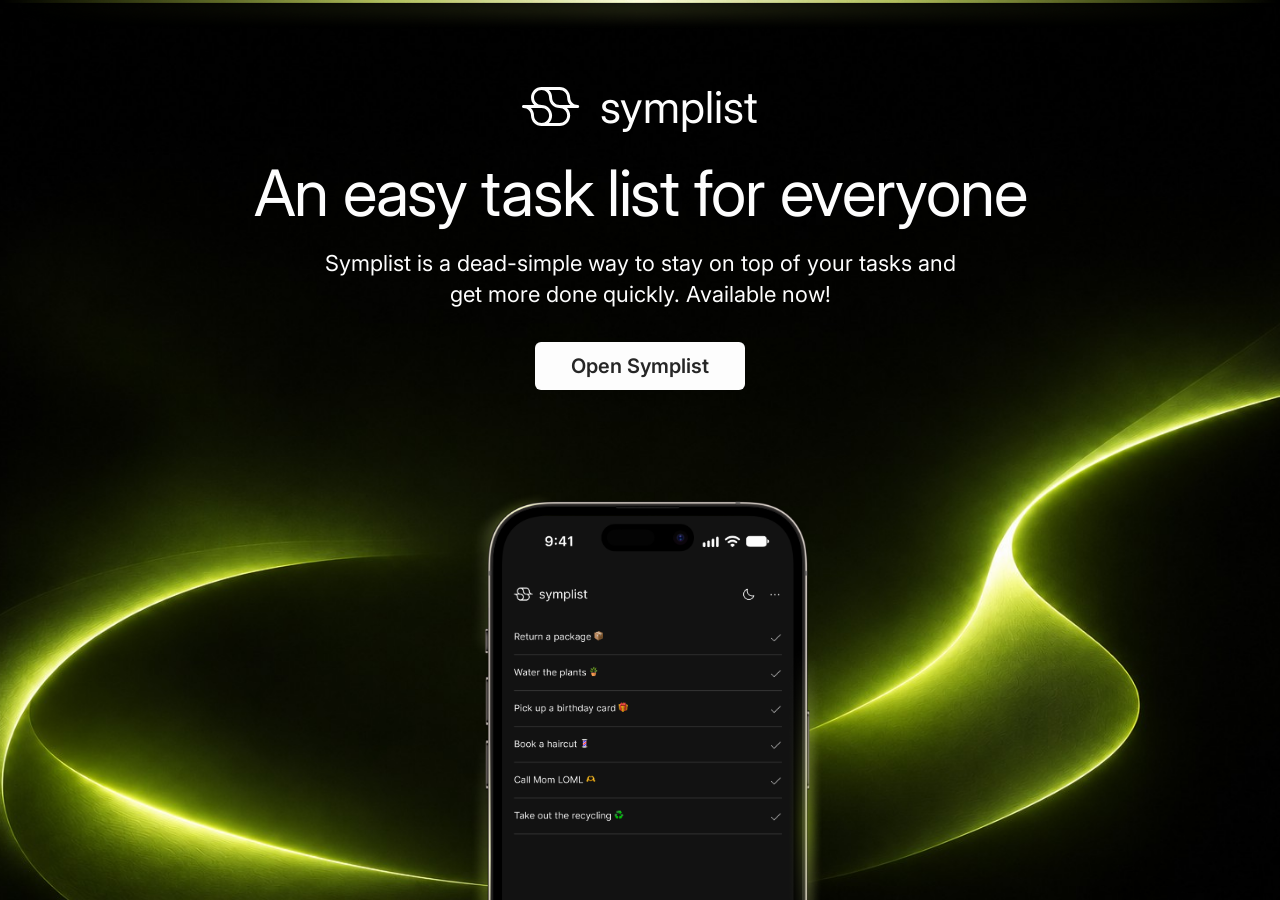
==== index.html @ fd4e1a71 "Landing page: top glow border, back to full-bleed background - Add the green top glow as a second ba" ====
<!doctype html>
<html>
<head>
<meta charset="utf-8">
<meta name="viewport" content="width=device-width, initial-scale=1">
<meta name="theme-color" content="#000000">
<meta name="description" content="Symplist is a dead-simple way to stay on top of your tasks and get more done quickly.">
<title>Symplist · An easy task list for everyone</title>

<!-- Stylesheets -->
<link rel="stylesheet" href="css/lp/lp.css?cv=2026.4">
<link rel="stylesheet" href="https://fonts.googleapis.com/css2?family=Inter:wght@400;600&display=swap">

<!-- Icons -->
<link rel="icon" href="imgs/favicons/favicon.svg" type="image/svg+xml">
<link rel="icon" href="imgs/favicons/favicon-32.png" sizes="32x32">
<link rel="apple-touch-icon" href="imgs/favicons/apple-touch-icon.png">

<!-- Link previews (iMessage, Slack, LinkedIn, X) -->
<meta property="og:site_name" content="Symplist">
<meta property="og:url" content="https://danielmdesigns.github.io/symplist/">
<meta property="og:title" content="Symplist · An easy task list for everyone">
<meta property="og:description" content="A dead-simple way to stay on top of your tasks and get more done quickly.">
<meta property="og:image" content="https://danielmdesigns.github.io/symplist/imgs/seo/symplist-share.jpg">
<meta name="twitter:card" content="summary_large_image">
<meta name="twitter:site" content="@danielmdesigns">
</head>
<body>

<main class="hero">
  <p class="brand">
    <svg viewBox="0 0 77 53" fill="currentColor" aria-hidden="true"><path d="M50.36 24.173C44.806 24.173 40.288 19.654 40.288 14.101C40.288 10.158 38.659 6.59002 36.042 4.02902H50.36C55.914 4.02902 60.432 8.54701 60.432 14.101C60.432 18.043 62.057 21.611 64.674 24.173H50.36ZM60.432 38.273C60.432 43.827 55.914 48.345 50.36 48.345H36.042C38.659 45.784 40.288 42.216 40.288 38.273C40.288 30.498 33.962 24.173 26.187 24.173C20.634 24.173 16.115 19.654 16.115 14.101C16.115 8.54701 20.634 4.02902 26.187 4.02902C31.741 4.02902 36.259 8.54701 36.259 14.101C36.259 21.876 42.585 28.202 50.36 28.202C55.914 28.202 60.432 32.72 60.432 38.273ZM16.115 38.273C16.115 34.332 14.49 30.763 11.874 28.202H26.187C31.741 28.202 36.259 32.72 36.259 38.273C36.259 43.827 31.741 48.345 26.187 48.345C20.634 48.345 16.115 43.827 16.115 38.273ZM74.533 24.173C68.979 24.173 64.461 19.654 64.461 14.101C64.461 6.32601 58.135 0 50.36 0H26.187C18.412 0 12.087 6.32601 12.087 14.101C12.087 18.043 13.715 21.611 16.332 24.173H2.01501C0.902015 24.173 0 25.075 0 26.187C0 27.3 0.902015 28.202 2.01501 28.202C7.56801 28.202 12.087 32.72 12.087 38.273C12.087 46.049 18.412 52.374 26.187 52.374H50.36C58.135 52.374 64.461 46.049 64.461 38.273C64.461 34.331 62.832 30.763 60.215 28.202H74.533C75.645 28.202 76.547 27.3 76.547 26.187C76.547 25.075 75.645 24.173 74.533 24.173Z"/></svg>symplist
  </p>
  <h1>An easy task list for everyone</h1>
  <p class="intro">Symplist is a dead-simple way to stay on top of your tasks and get more done quickly. Available now!</p>
  <a class="button" href="symplist.html">Open Symplist</a>
  <img class="phone" src="imgs/landing/phone.png" alt="Symplist on an iPhone, showing a short to-do list">
</main>

</body>
</html>
---- css/lp/lp.css ----
/* SYMPLIST LANDING PAGE (DARK ONLY) */

/* COLORS */
:root {
    --bg: #000000;
    --text: #FDFDFD;
    --button-text: #262626
}

* {
    margin: 0;
    padding: 0;
    box-sizing: border-box
}

body {
    font-family: "Inter", "Helvetica Neue", Helvetica, Arial, system-ui, sans-serif;
    color: var(--text);
    background-color: var(--bg);
    -webkit-font-smoothing: antialiased;
    -moz-osx-font-smoothing: grayscale
}

/* ONE FULL-SCREEN SECTION, PHONE SITS ON THE BOTTOM EDGE */
.hero {
    display: flex;
    flex-direction: column;
    align-items: center;
    min-height: 100vh;
    min-height: 100svh;
    padding: clamp(2.5rem, 8vw, 5rem) 1.25rem 0;
    overflow: hidden;
    text-align: center;
    background:
        url("../../imgs/landing/top-glow.webp") center top / 100% 2rem no-repeat,
        url("../../imgs/landing/background.jpg") center bottom / cover no-repeat
}

.brand {
    display: flex;
    align-items: center;
    gap: 1.25rem;
    font-size: clamp(2rem, 5vw, 2.75rem)
}

.brand svg {
    width: auto;
    height: .9em
}

h1 {
    max-width: 14em;
    margin-top: clamp(1rem, 3vw, 1.5rem);
    font-size: clamp(2.5rem, 7vw, 4rem);
    font-weight: 400;
    line-height: 1.1;
    letter-spacing: -.02em
}

.intro {
    max-width: 30em;
    margin-top: 1.25rem;
    font-size: clamp(1.0625rem, 2vw, 1.375rem);
    line-height: 1.4
}

.button {
    margin-top: clamp(1.5rem, 4vw, 2rem);
    padding: .75rem 2.25rem;
    font-size: 1.25rem;
    font-weight: 600;
    text-decoration: none;
    color: var(--button-text);
    background-color: var(--text);
    border-radius: .375rem;
    transition: opacity 200ms
}

.button:hover {
    opacity: .9
}

.phone {
    display: block;
    width: min(23rem, 85vw);
    margin-top: auto;
    padding-top: clamp(2rem, 6vw, 4rem)
}
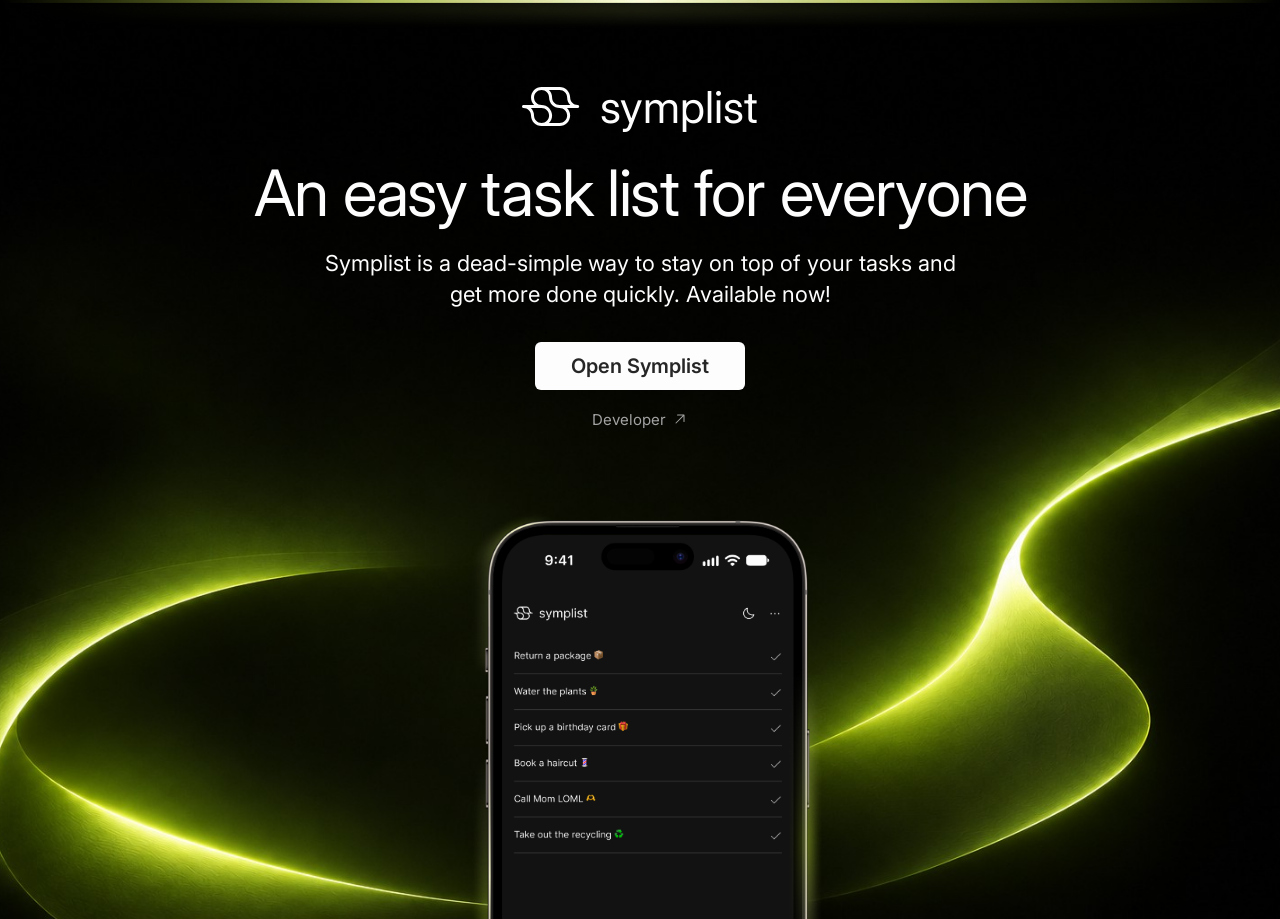
==== commit 3dd5a7f1: "Landing page: Developer link under the button - Quiet "Developer ↗" link to danielmdesigns.com (new " ====
--- a/index.html
+++ b/index.html
@@ -8,7 +8,7 @@
 <title>Symplist · An easy task list for everyone</title>
 
 <!-- Stylesheets -->
-<link rel="stylesheet" href="css/lp/lp.css?cv=2026.4">
+<link rel="stylesheet" href="css/lp/lp.css?cv=2026.5">
 <link rel="stylesheet" href="https://fonts.googleapis.com/css2?family=Inter:wght@400;600&display=swap">
 
 <!-- Icons -->
@@ -34,6 +34,7 @@
   <h1>An easy task list for everyone</h1>
   <p class="intro">Symplist is a dead-simple way to stay on top of your tasks and get more done quickly. Available now!</p>
   <a class="button" href="symplist.html">Open Symplist</a>
+  <a class="developer" href="https://danielmdesigns.com/" target="_blank">Developer <svg width="16" height="16" viewBox="0 0 256 256" fill="currentColor"><path d="M200,64V168a8,8,0,0,1-16,0V83.31L69.66,197.66a8,8,0,0,1-11.32-11.32L172.69,72H88a8,8,0,0,1,0-16H192A8,8,0,0,1,200,64Z"/></svg></a>
   <img class="phone" src="imgs/landing/phone.png" alt="Symplist on an iPhone, showing a short to-do list">
 </main>
 
--- a/css/lp/lp.css
+++ b/css/lp/lp.css
@@ -4,6 +4,7 @@
 :root {
     --bg: #000000;
     --text: #FDFDFD;
+    --text-muted: #A3A3A3;
     --button-text: #262626
 }
 
@@ -80,6 +81,21 @@
     opacity: .9
 }
 
+.developer {
+    display: flex;
+    align-items: center;
+    gap: .375rem;
+    margin-top: 1.25rem;
+    font-size: .9375rem;
+    text-decoration: none;
+    color: var(--text-muted);
+    transition: color 200ms
+}
+
+.developer:hover {
+    color: var(--text)
+}
+
 .phone {
     display: block;
     width: min(23rem, 85vw);
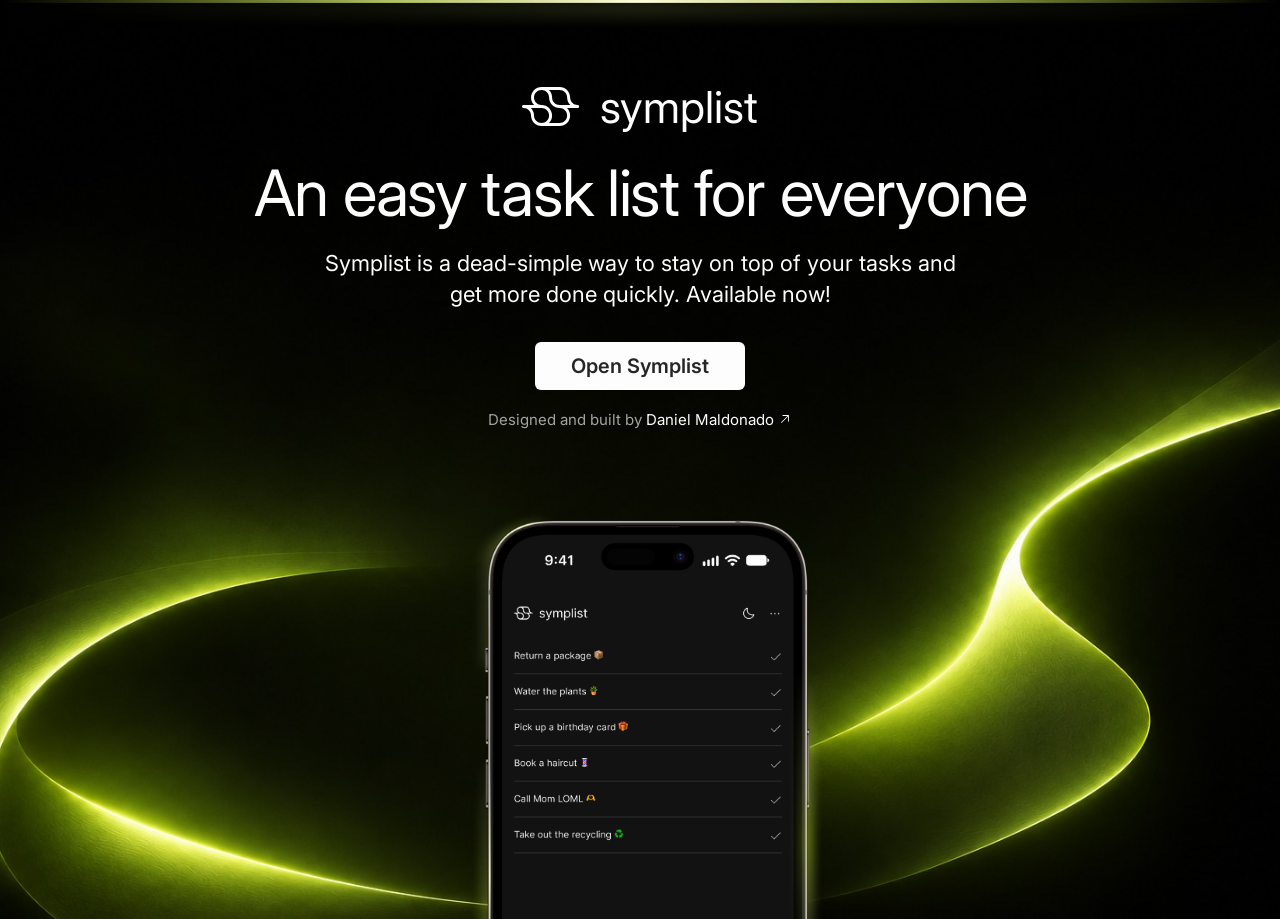
==== commit 3a9eda41: "Landing page: "Designed and built by Daniel Maldonado" credit - Replaces the Developer link; name li" ====
--- a/index.html
+++ b/index.html
@@ -8,7 +8,7 @@
 <title>Symplist · An easy task list for everyone</title>
 
 <!-- Stylesheets -->
-<link rel="stylesheet" href="css/lp/lp.css?cv=2026.5">
+<link rel="stylesheet" href="css/lp/lp.css?cv=2026.6">
 <link rel="stylesheet" href="https://fonts.googleapis.com/css2?family=Inter:wght@400;600&display=swap">
 
 <!-- Icons -->
@@ -34,7 +34,7 @@
   <h1>An easy task list for everyone</h1>
   <p class="intro">Symplist is a dead-simple way to stay on top of your tasks and get more done quickly. Available now!</p>
   <a class="button" href="symplist.html">Open Symplist</a>
-  <a class="developer" href="https://danielmdesigns.com/" target="_blank">Developer <svg width="16" height="16" viewBox="0 0 256 256" fill="currentColor"><path d="M200,64V168a8,8,0,0,1-16,0V83.31L69.66,197.66a8,8,0,0,1-11.32-11.32L172.69,72H88a8,8,0,0,1,0-16H192A8,8,0,0,1,200,64Z"/></svg></a>
+  <p class="credit">Designed and built by <a href="https://www.danielmdesigns.com/" target="_blank">Daniel Maldonado <svg width="14" height="14" viewBox="0 0 256 256" fill="currentColor"><path d="M200,64V168a8,8,0,0,1-16,0V83.31L69.66,197.66a8,8,0,0,1-11.32-11.32L172.69,72H88a8,8,0,0,1,0-16H192A8,8,0,0,1,200,64Z"/></svg></a></p>
   <img class="phone" src="imgs/landing/phone.png" alt="Symplist on an iPhone, showing a short to-do list">
 </main>
 
--- a/css/lp/lp.css
+++ b/css/lp/lp.css
@@ -81,19 +81,23 @@
     opacity: .9
 }
 
-.developer {
-    display: flex;
-    align-items: center;
-    gap: .375rem;
+.credit {
     margin-top: 1.25rem;
     font-size: .9375rem;
-    text-decoration: none;
-    color: var(--text-muted);
-    transition: color 200ms
+    color: var(--text-muted)
 }
 
-.developer:hover {
-    color: var(--text)
+.credit a {
+    display: inline-flex;
+    align-items: center;
+    gap: .25rem;
+    color: var(--text);
+    text-decoration: none;
+    transition: opacity 200ms
+}
+
+.credit a:hover {
+    opacity: .8
 }
 
 .phone {
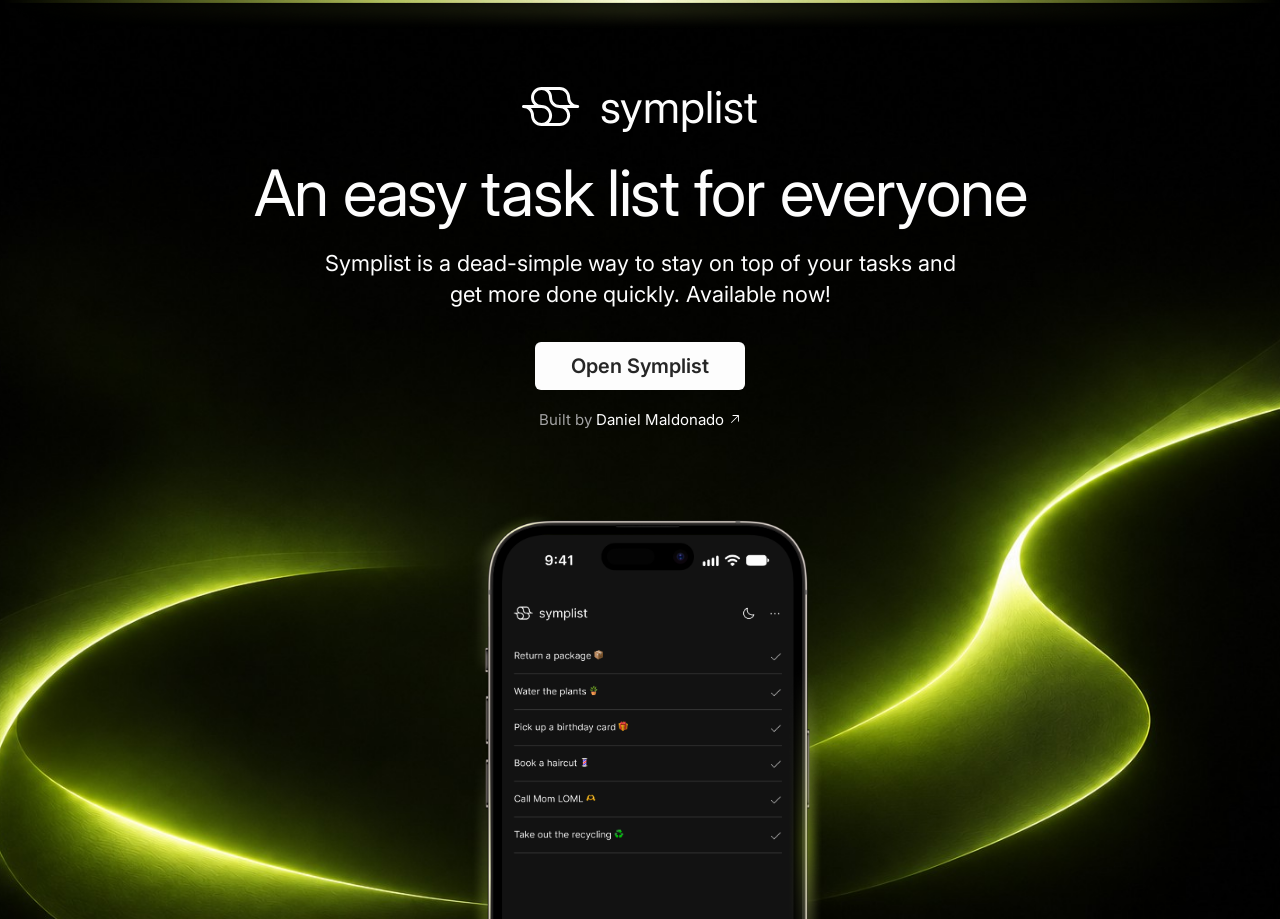
==== commit 9fe1adeb: "Landing page: shorten credit to "Built by Daniel Maldonado" Co-Authored-By: Claude Opus 5.5 <noreply" ====
--- a/index.html
+++ b/index.html
@@ -8,7 +8,7 @@
 <title>Symplist · An easy task list for everyone</title>
 
 <!-- Stylesheets -->
-<link rel="stylesheet" href="css/lp/lp.css?cv=2026.6">
+<link rel="stylesheet" href="css/lp/lp.css?cv=2026.7">
 <link rel="stylesheet" href="https://fonts.googleapis.com/css2?family=Inter:wght@400;600&display=swap">
 
 <!-- Icons -->
@@ -34,7 +34,7 @@
   <h1>An easy task list for everyone</h1>
   <p class="intro">Symplist is a dead-simple way to stay on top of your tasks and get more done quickly. Available now!</p>
   <a class="button" href="symplist.html">Open Symplist</a>
-  <p class="credit">Designed and built by <a href="https://www.danielmdesigns.com/" target="_blank">Daniel Maldonado <svg width="14" height="14" viewBox="0 0 256 256" fill="currentColor"><path d="M200,64V168a8,8,0,0,1-16,0V83.31L69.66,197.66a8,8,0,0,1-11.32-11.32L172.69,72H88a8,8,0,0,1,0-16H192A8,8,0,0,1,200,64Z"/></svg></a></p>
+  <p class="credit">Built by <a href="https://www.danielmdesigns.com/" target="_blank">Daniel Maldonado <svg width="14" height="14" viewBox="0 0 256 256" fill="currentColor"><path d="M200,64V168a8,8,0,0,1-16,0V83.31L69.66,197.66a8,8,0,0,1-11.32-11.32L172.69,72H88a8,8,0,0,1,0-16H192A8,8,0,0,1,200,64Z"/></svg></a></p>
   <img class="phone" src="imgs/landing/phone.png" alt="Symplist on an iPhone, showing a short to-do list">
 </main>
 
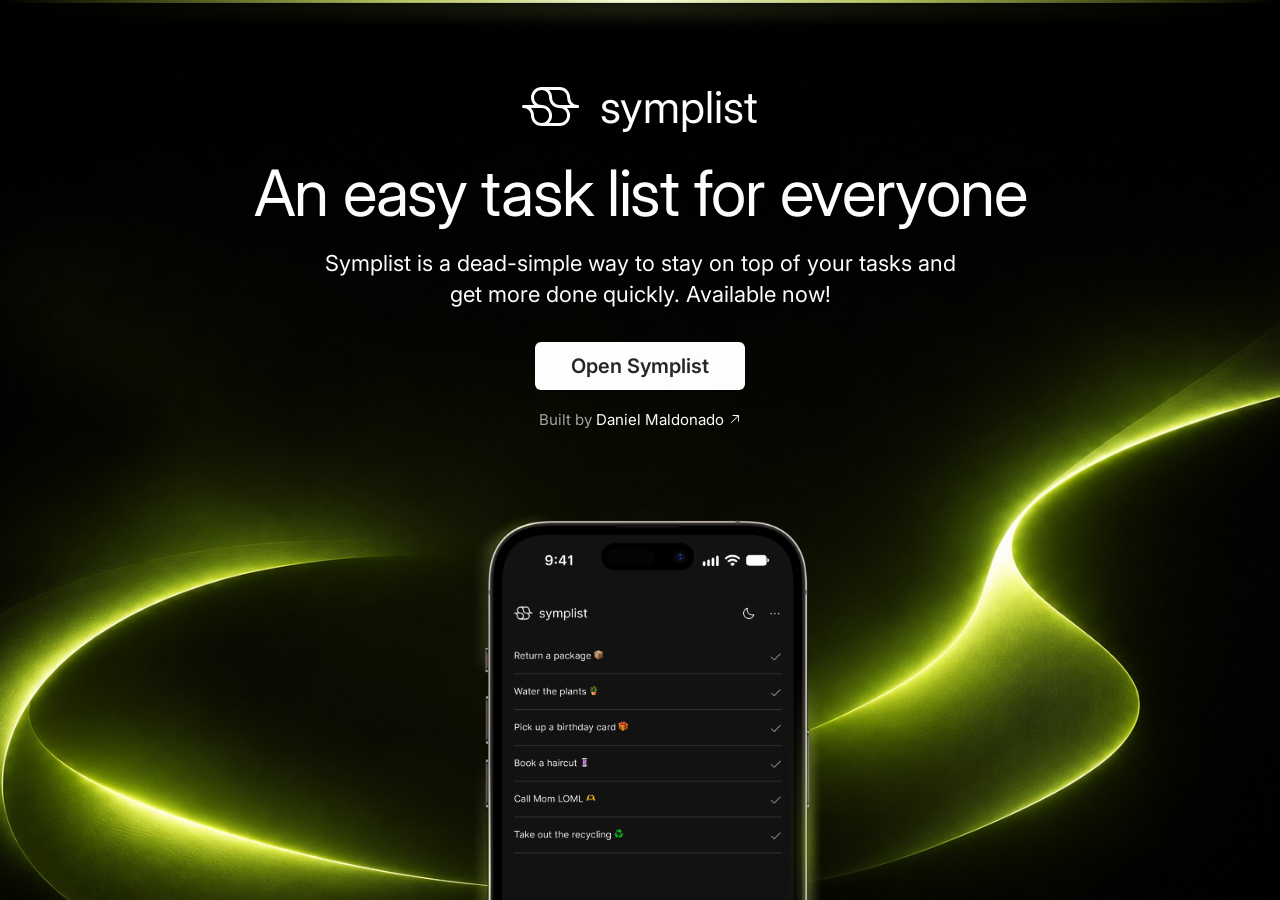
==== commit 852245be: "Landing page: stop scrolling past the screen on phones - Hero is exactly one screen tall (100svh, mi" ====
--- a/index.html
+++ b/index.html
@@ -8,13 +8,13 @@
 <title>Symplist · An easy task list for everyone</title>
 
 <!-- Stylesheets -->
-<link rel="stylesheet" href="css/lp/lp.css?cv=2026.7">
+<link rel="stylesheet" href="css/lp/lp.css?cv=2026.8">
 <link rel="stylesheet" href="https://fonts.googleapis.com/css2?family=Inter:wght@400;600&display=swap">
 
 <!-- Icons -->
 <link rel="icon" href="imgs/favicons/favicon.svg" type="image/svg+xml">
 <link rel="icon" href="imgs/favicons/favicon-32.png" sizes="32x32">
-<link rel="apple-touch-icon" href="imgs/favicons/apple-touch-icon.png">
+<link rel="apple-touch-icon" href="imgs/app-icons/apple-touch-icon.png">
 
 <!-- Link previews (iMessage, Slack, LinkedIn, X) -->
 <meta property="og:site_name" content="Symplist">
--- a/css/lp/lp.css
+++ b/css/lp/lp.css
@@ -14,6 +14,11 @@
     box-sizing: border-box
 }
 
+/* NO RUBBER-BAND BOUNCE PAST THE EDGES */
+html {
+    overscroll-behavior: none
+}
+
 body {
     font-family: "Inter", "Helvetica Neue", Helvetica, Arial, system-ui, sans-serif;
     color: var(--text);
@@ -22,13 +27,14 @@
     -moz-osx-font-smoothing: grayscale
 }
 
-/* ONE FULL-SCREEN SECTION, PHONE SITS ON THE BOTTOM EDGE */
+/* EXACTLY ONE SCREEN TALL, PHONE IS CROPPED BY THE BOTTOM EDGE */
 .hero {
     display: flex;
     flex-direction: column;
     align-items: center;
-    min-height: 100vh;
-    min-height: 100svh;
+    height: 100vh;
+    height: 100svh;
+    min-height: 30rem;
     padding: clamp(2.5rem, 8vw, 5rem) 1.25rem 0;
     overflow: hidden;
     text-align: center;
@@ -102,6 +108,7 @@
 
 .phone {
     display: block;
+    flex: none;
     width: min(23rem, 85vw);
     margin-top: auto;
     padding-top: clamp(2rem, 6vw, 4rem)
